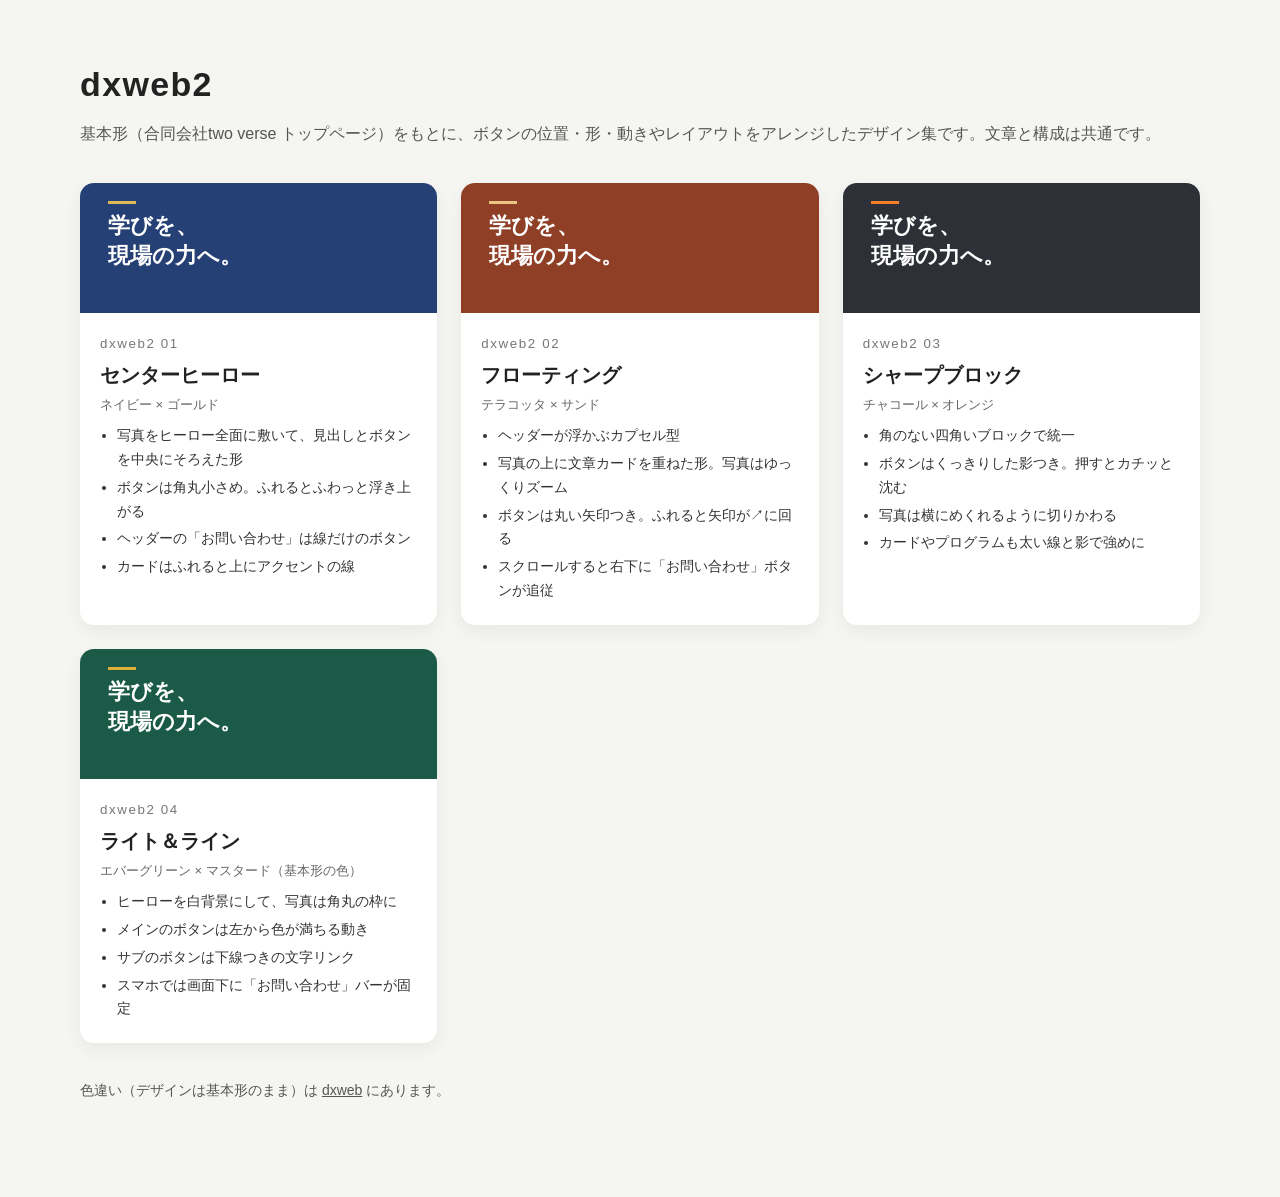
==== index.html @ 8670de91 "dxweb2: 一覧ページを追加" ====
<!DOCTYPE html>
<html lang="ja"><head><meta charset="UTF-8"><meta name="viewport" content="width=device-width, initial-scale=1">
<title>dxweb2｜デザインアレンジ一覧</title><meta name="robots" content="noindex, nofollow">
<style>
body{margin:0;background:#f5f5f2;color:#222;font-family:"Noto Sans JP","Hiragino Sans","Yu Gothic Medium",Meiryo,sans-serif;line-height:1.7}
main{max-width:1120px;margin:0 auto;padding:56px 24px 80px}
h1{font-size:34px;margin:0;letter-spacing:.04em} .lead{color:#555;margin:6px 0 36px}
.grid{display:grid;grid-template-columns:repeat(auto-fill,minmax(300px,1fr));gap:24px}
.v{display:block;background:#fff;border-radius:14px;overflow:hidden;color:inherit;text-decoration:none;box-shadow:0 6px 18px rgba(0,0,0,.06);transition:transform .25s,box-shadow .25s}
.v:hover{transform:translateY(-4px);box-shadow:0 16px 36px rgba(0,0,0,.1)} .v:focus-visible{outline:3px solid #333;outline-offset:3px}
.pv{height:130px;position:relative;padding:28px;color:#fff;box-sizing:border-box} .pv b{font-size:22px;line-height:1.35;position:relative}
.pv span{position:absolute;left:28px;top:18px;width:28px;height:3px}
.meta{padding:16px 20px 22px} .meta small{color:#777;letter-spacing:.12em} .meta h2{font-size:20px;margin:2px 0} .meta .c{margin:0 0 8px;color:#666;font-size:13px}
.meta ul{margin:0;padding-left:1.2em;font-size:14px;color:#333} .meta li+li{margin-top:4px}
.note{margin-top:36px;font-size:14px;color:#555} .note a{color:inherit}
</style></head><body><main>
<h1>dxweb2</h1><p class="lead">基本形（合同会社two verse トップページ）をもとに、ボタンの位置・形・動きやレイアウトをアレンジしたデザイン集です。文章と構成は共通です。</p>
<div class="grid">
  <a class="v" href="01-center/">
    <div class="pv" style="background:#254074"><span style="background:#dfb956"></span><b>学びを、<br>現場の力へ。</b></div>
    <div class="meta"><small>dxweb2 01</small><h2>センターヒーロー</h2><p class="c">ネイビー × ゴールド</p>
      <ul><li>写真をヒーロー全面に敷いて、見出しとボタンを中央にそろえた形</li><li>ボタンは角丸小さめ。ふれるとふわっと浮き上がる</li><li>ヘッダーの「お問い合わせ」は線だけのボタン</li><li>カードはふれると上にアクセントの線</li></ul></div>
  </a>
  <a class="v" href="02-floating/">
    <div class="pv" style="background:#8f3f26"><span style="background:#eac582"></span><b>学びを、<br>現場の力へ。</b></div>
    <div class="meta"><small>dxweb2 02</small><h2>フローティング</h2><p class="c">テラコッタ × サンド</p>
      <ul><li>ヘッダーが浮かぶカプセル型</li><li>写真の上に文章カードを重ねた形。写真はゆっくりズーム</li><li>ボタンは丸い矢印つき。ふれると矢印が↗に回る</li><li>スクロールすると右下に「お問い合わせ」ボタンが追従</li></ul></div>
  </a>
  <a class="v" href="03-sharp/">
    <div class="pv" style="background:#2d3137"><span style="background:#f87e28"></span><b>学びを、<br>現場の力へ。</b></div>
    <div class="meta"><small>dxweb2 03</small><h2>シャープブロック</h2><p class="c">チャコール × オレンジ</p>
      <ul><li>角のない四角いブロックで統一</li><li>ボタンはくっきりした影つき。押すとカチッと沈む</li><li>写真は横にめくれるように切りかわる</li><li>カードやプログラムも太い線と影で強めに</li></ul></div>
  </a>
  <a class="v" href="04-light-line/">
    <div class="pv" style="background:#1b5a47"><span style="background:#e0ae3a"></span><b>学びを、<br>現場の力へ。</b></div>
    <div class="meta"><small>dxweb2 04</small><h2>ライト＆ライン</h2><p class="c">エバーグリーン × マスタード（基本形の色）</p>
      <ul><li>ヒーローを白背景にして、写真は角丸の枠に</li><li>メインのボタンは左から色が満ちる動き</li><li>サブのボタンは下線つきの文字リンク</li><li>スマホでは画面下に「お問い合わせ」バーが固定</li></ul></div>
  </a>
</div>
<p class="note">色違い（デザインは基本形のまま）は <a href="https://github.com/hhoshizora-usagi/dxweb">dxweb</a> にあります。</p>
</main></body></html>
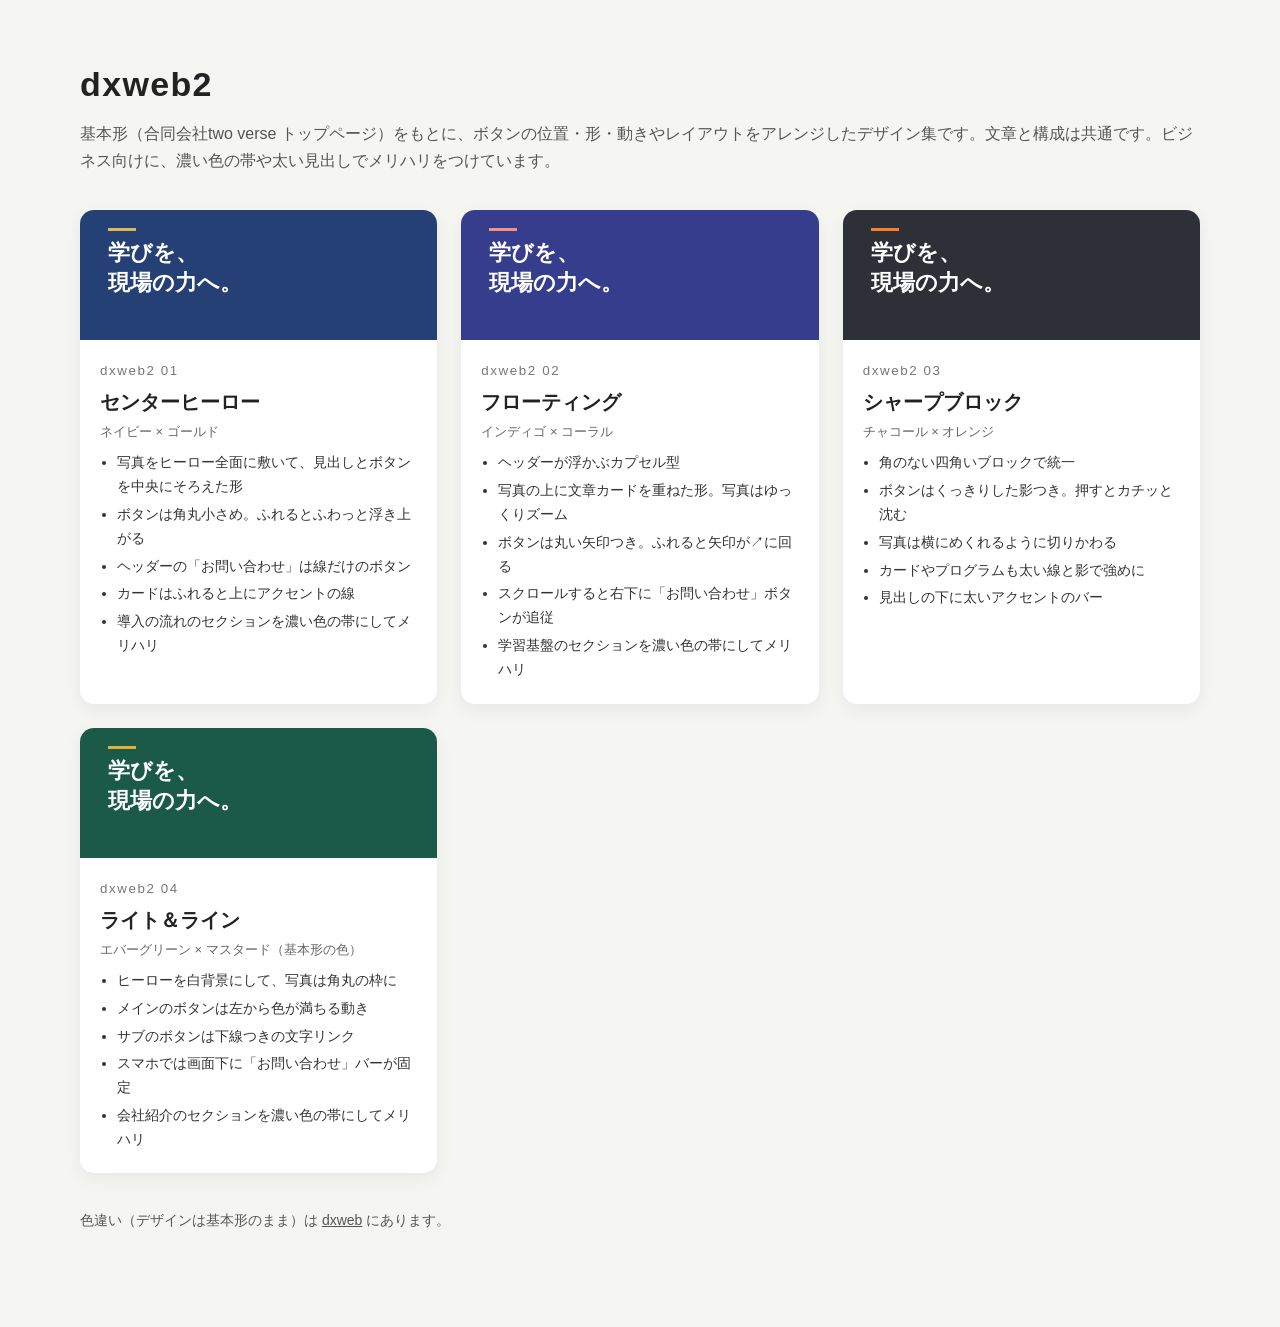
==== commit 89a59f0c: "dxweb2: README・一覧ページを更新（メリハリ・02の配色）" ====
--- a/index.html
+++ b/index.html
@@ -14,27 +14,27 @@
 .meta ul{margin:0;padding-left:1.2em;font-size:14px;color:#333} .meta li+li{margin-top:4px}
 .note{margin-top:36px;font-size:14px;color:#555} .note a{color:inherit}
 </style></head><body><main>
-<h1>dxweb2</h1><p class="lead">基本形（合同会社two verse トップページ）をもとに、ボタンの位置・形・動きやレイアウトをアレンジしたデザイン集です。文章と構成は共通です。</p>
+<h1>dxweb2</h1><p class="lead">基本形（合同会社two verse トップページ）をもとに、ボタンの位置・形・動きやレイアウトをアレンジしたデザイン集です。文章と構成は共通です。ビジネス向けに、濃い色の帯や太い見出しでメリハリをつけています。</p>
 <div class="grid">
   <a class="v" href="01-center/">
     <div class="pv" style="background:#254074"><span style="background:#dfb956"></span><b>学びを、<br>現場の力へ。</b></div>
     <div class="meta"><small>dxweb2 01</small><h2>センターヒーロー</h2><p class="c">ネイビー × ゴールド</p>
-      <ul><li>写真をヒーロー全面に敷いて、見出しとボタンを中央にそろえた形</li><li>ボタンは角丸小さめ。ふれるとふわっと浮き上がる</li><li>ヘッダーの「お問い合わせ」は線だけのボタン</li><li>カードはふれると上にアクセントの線</li></ul></div>
+      <ul><li>写真をヒーロー全面に敷いて、見出しとボタンを中央にそろえた形</li><li>ボタンは角丸小さめ。ふれるとふわっと浮き上がる</li><li>ヘッダーの「お問い合わせ」は線だけのボタン</li><li>カードはふれると上にアクセントの線</li><li>導入の流れのセクションを濃い色の帯にしてメリハリ</li></ul></div>
   </a>
   <a class="v" href="02-floating/">
-    <div class="pv" style="background:#8f3f26"><span style="background:#eac582"></span><b>学びを、<br>現場の力へ。</b></div>
-    <div class="meta"><small>dxweb2 02</small><h2>フローティング</h2><p class="c">テラコッタ × サンド</p>
-      <ul><li>ヘッダーが浮かぶカプセル型</li><li>写真の上に文章カードを重ねた形。写真はゆっくりズーム</li><li>ボタンは丸い矢印つき。ふれると矢印が↗に回る</li><li>スクロールすると右下に「お問い合わせ」ボタンが追従</li></ul></div>
+    <div class="pv" style="background:#363d8c"><span style="background:#f8907f"></span><b>学びを、<br>現場の力へ。</b></div>
+    <div class="meta"><small>dxweb2 02</small><h2>フローティング</h2><p class="c">インディゴ × コーラル</p>
+      <ul><li>ヘッダーが浮かぶカプセル型</li><li>写真の上に文章カードを重ねた形。写真はゆっくりズーム</li><li>ボタンは丸い矢印つき。ふれると矢印が↗に回る</li><li>スクロールすると右下に「お問い合わせ」ボタンが追従</li><li>学習基盤のセクションを濃い色の帯にしてメリハリ</li></ul></div>
   </a>
   <a class="v" href="03-sharp/">
     <div class="pv" style="background:#2d3137"><span style="background:#f87e28"></span><b>学びを、<br>現場の力へ。</b></div>
     <div class="meta"><small>dxweb2 03</small><h2>シャープブロック</h2><p class="c">チャコール × オレンジ</p>
-      <ul><li>角のない四角いブロックで統一</li><li>ボタンはくっきりした影つき。押すとカチッと沈む</li><li>写真は横にめくれるように切りかわる</li><li>カードやプログラムも太い線と影で強めに</li></ul></div>
+      <ul><li>角のない四角いブロックで統一</li><li>ボタンはくっきりした影つき。押すとカチッと沈む</li><li>写真は横にめくれるように切りかわる</li><li>カードやプログラムも太い線と影で強めに</li><li>見出しの下に太いアクセントのバー</li></ul></div>
   </a>
   <a class="v" href="04-light-line/">
     <div class="pv" style="background:#1b5a47"><span style="background:#e0ae3a"></span><b>学びを、<br>現場の力へ。</b></div>
     <div class="meta"><small>dxweb2 04</small><h2>ライト＆ライン</h2><p class="c">エバーグリーン × マスタード（基本形の色）</p>
-      <ul><li>ヒーローを白背景にして、写真は角丸の枠に</li><li>メインのボタンは左から色が満ちる動き</li><li>サブのボタンは下線つきの文字リンク</li><li>スマホでは画面下に「お問い合わせ」バーが固定</li></ul></div>
+      <ul><li>ヒーローを白背景にして、写真は角丸の枠に</li><li>メインのボタンは左から色が満ちる動き</li><li>サブのボタンは下線つきの文字リンク</li><li>スマホでは画面下に「お問い合わせ」バーが固定</li><li>会社紹介のセクションを濃い色の帯にしてメリハリ</li></ul></div>
   </a>
 </div>
 <p class="note">色違い（デザインは基本形のまま）は <a href="https://github.com/hhoshizora-usagi/dxweb">dxweb</a> にあります。</p>
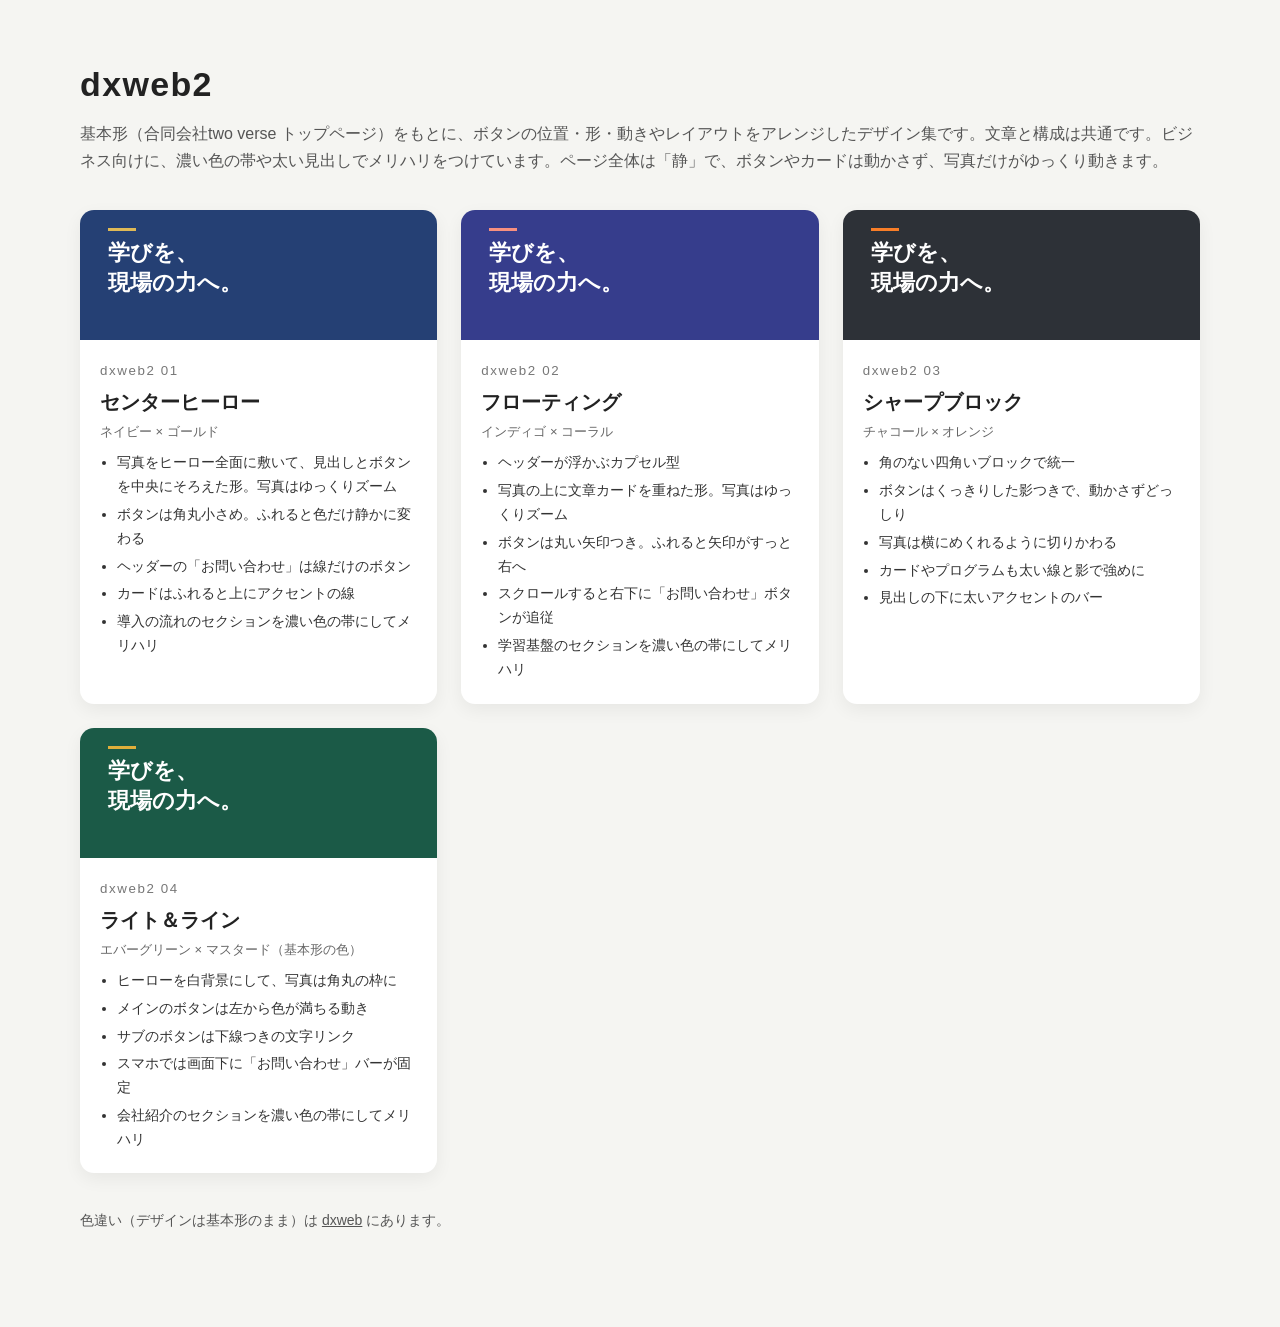
==== commit 4dd44470: "dxweb2: README・一覧ページに「静と動」を追記" ====
--- a/index.html
+++ b/index.html
@@ -14,22 +14,22 @@
 .meta ul{margin:0;padding-left:1.2em;font-size:14px;color:#333} .meta li+li{margin-top:4px}
 .note{margin-top:36px;font-size:14px;color:#555} .note a{color:inherit}
 </style></head><body><main>
-<h1>dxweb2</h1><p class="lead">基本形（合同会社two verse トップページ）をもとに、ボタンの位置・形・動きやレイアウトをアレンジしたデザイン集です。文章と構成は共通です。ビジネス向けに、濃い色の帯や太い見出しでメリハリをつけています。</p>
+<h1>dxweb2</h1><p class="lead">基本形（合同会社two verse トップページ）をもとに、ボタンの位置・形・動きやレイアウトをアレンジしたデザイン集です。文章と構成は共通です。ビジネス向けに、濃い色の帯や太い見出しでメリハリをつけています。ページ全体は「静」で、ボタンやカードは動かさず、写真だけがゆっくり動きます。</p>
 <div class="grid">
   <a class="v" href="01-center/">
     <div class="pv" style="background:#254074"><span style="background:#dfb956"></span><b>学びを、<br>現場の力へ。</b></div>
     <div class="meta"><small>dxweb2 01</small><h2>センターヒーロー</h2><p class="c">ネイビー × ゴールド</p>
-      <ul><li>写真をヒーロー全面に敷いて、見出しとボタンを中央にそろえた形</li><li>ボタンは角丸小さめ。ふれるとふわっと浮き上がる</li><li>ヘッダーの「お問い合わせ」は線だけのボタン</li><li>カードはふれると上にアクセントの線</li><li>導入の流れのセクションを濃い色の帯にしてメリハリ</li></ul></div>
+      <ul><li>写真をヒーロー全面に敷いて、見出しとボタンを中央にそろえた形。写真はゆっくりズーム</li><li>ボタンは角丸小さめ。ふれると色だけ静かに変わる</li><li>ヘッダーの「お問い合わせ」は線だけのボタン</li><li>カードはふれると上にアクセントの線</li><li>導入の流れのセクションを濃い色の帯にしてメリハリ</li></ul></div>
   </a>
   <a class="v" href="02-floating/">
     <div class="pv" style="background:#363d8c"><span style="background:#f8907f"></span><b>学びを、<br>現場の力へ。</b></div>
     <div class="meta"><small>dxweb2 02</small><h2>フローティング</h2><p class="c">インディゴ × コーラル</p>
-      <ul><li>ヘッダーが浮かぶカプセル型</li><li>写真の上に文章カードを重ねた形。写真はゆっくりズーム</li><li>ボタンは丸い矢印つき。ふれると矢印が↗に回る</li><li>スクロールすると右下に「お問い合わせ」ボタンが追従</li><li>学習基盤のセクションを濃い色の帯にしてメリハリ</li></ul></div>
+      <ul><li>ヘッダーが浮かぶカプセル型</li><li>写真の上に文章カードを重ねた形。写真はゆっくりズーム</li><li>ボタンは丸い矢印つき。ふれると矢印がすっと右へ</li><li>スクロールすると右下に「お問い合わせ」ボタンが追従</li><li>学習基盤のセクションを濃い色の帯にしてメリハリ</li></ul></div>
   </a>
   <a class="v" href="03-sharp/">
     <div class="pv" style="background:#2d3137"><span style="background:#f87e28"></span><b>学びを、<br>現場の力へ。</b></div>
     <div class="meta"><small>dxweb2 03</small><h2>シャープブロック</h2><p class="c">チャコール × オレンジ</p>
-      <ul><li>角のない四角いブロックで統一</li><li>ボタンはくっきりした影つき。押すとカチッと沈む</li><li>写真は横にめくれるように切りかわる</li><li>カードやプログラムも太い線と影で強めに</li><li>見出しの下に太いアクセントのバー</li></ul></div>
+      <ul><li>角のない四角いブロックで統一</li><li>ボタンはくっきりした影つきで、動かさずどっしり</li><li>写真は横にめくれるように切りかわる</li><li>カードやプログラムも太い線と影で強めに</li><li>見出しの下に太いアクセントのバー</li></ul></div>
   </a>
   <a class="v" href="04-light-line/">
     <div class="pv" style="background:#1b5a47"><span style="background:#e0ae3a"></span><b>学びを、<br>現場の力へ。</b></div>
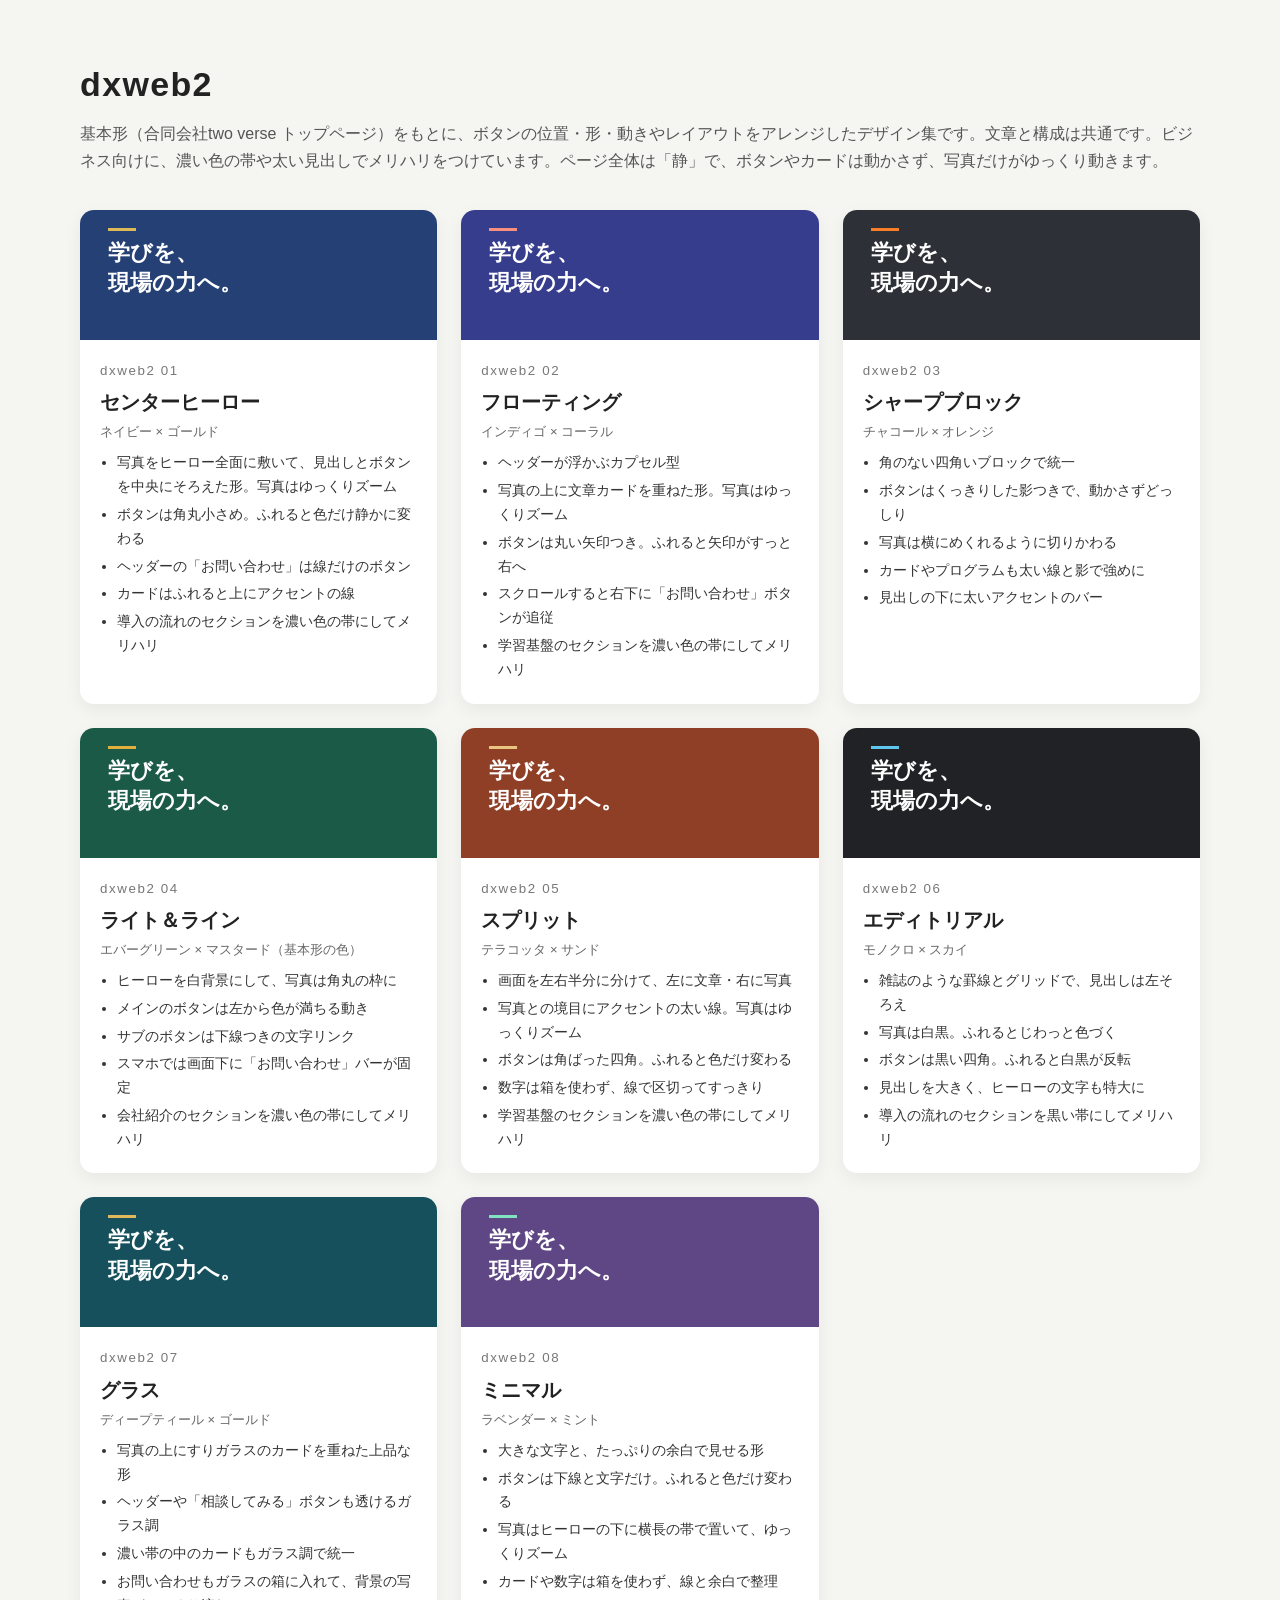
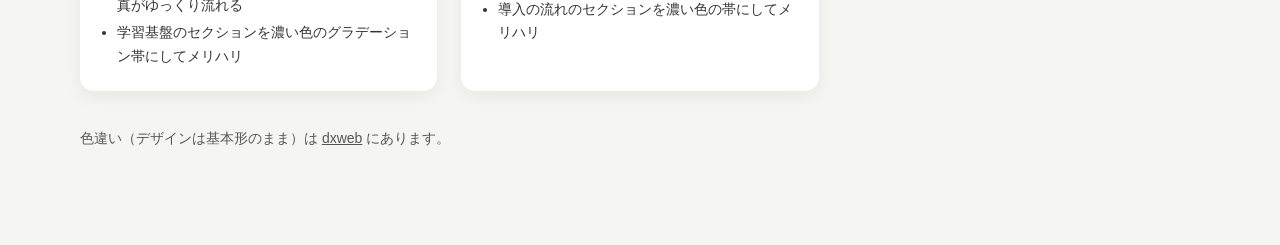
==== commit ebfd4d1e: "dxweb2: 一覧ページに05〜08を追加" ====
--- a/index.html
+++ b/index.html
@@ -36,6 +36,26 @@
     <div class="meta"><small>dxweb2 04</small><h2>ライト＆ライン</h2><p class="c">エバーグリーン × マスタード（基本形の色）</p>
       <ul><li>ヒーローを白背景にして、写真は角丸の枠に</li><li>メインのボタンは左から色が満ちる動き</li><li>サブのボタンは下線つきの文字リンク</li><li>スマホでは画面下に「お問い合わせ」バーが固定</li><li>会社紹介のセクションを濃い色の帯にしてメリハリ</li></ul></div>
   </a>
+  <a class="v" href="05-split/">
+    <div class="pv" style="background:#8f3f26"><span style="background:#eac582"></span><b>学びを、<br>現場の力へ。</b></div>
+    <div class="meta"><small>dxweb2 05</small><h2>スプリット</h2><p class="c">テラコッタ × サンド</p>
+      <ul><li>画面を左右半分に分けて、左に文章・右に写真</li><li>写真との境目にアクセントの太い線。写真はゆっくりズーム</li><li>ボタンは角ばった四角。ふれると色だけ変わる</li><li>数字は箱を使わず、線で区切ってすっきり</li><li>学習基盤のセクションを濃い色の帯にしてメリハリ</li></ul></div>
+  </a>
+  <a class="v" href="06-editorial/">
+    <div class="pv" style="background:#202225"><span style="background:#5ec6ec"></span><b>学びを、<br>現場の力へ。</b></div>
+    <div class="meta"><small>dxweb2 06</small><h2>エディトリアル</h2><p class="c">モノクロ × スカイ</p>
+      <ul><li>雑誌のような罫線とグリッドで、見出しは左そろえ</li><li>写真は白黒。ふれるとじわっと色づく</li><li>ボタンは黒い四角。ふれると白黒が反転</li><li>見出しを大きく、ヒーローの文字も特大に</li><li>導入の流れのセクションを黒い帯にしてメリハリ</li></ul></div>
+  </a>
+  <a class="v" href="07-glass/">
+    <div class="pv" style="background:#15505c"><span style="background:#e1b75c"></span><b>学びを、<br>現場の力へ。</b></div>
+    <div class="meta"><small>dxweb2 07</small><h2>グラス</h2><p class="c">ディープティール × ゴールド</p>
+      <ul><li>写真の上にすりガラスのカードを重ねた上品な形</li><li>ヘッダーや「相談してみる」ボタンも透けるガラス調</li><li>濃い帯の中のカードもガラス調で統一</li><li>お問い合わせもガラスの箱に入れて、背景の写真がゆっくり流れる</li><li>学習基盤のセクションを濃い色のグラデーション帯にしてメリハリ</li></ul></div>
+  </a>
+  <a class="v" href="08-minimal/">
+    <div class="pv" style="background:#5e4784"><span style="background:#7fe1c0"></span><b>学びを、<br>現場の力へ。</b></div>
+    <div class="meta"><small>dxweb2 08</small><h2>ミニマル</h2><p class="c">ラベンダー × ミント</p>
+      <ul><li>大きな文字と、たっぷりの余白で見せる形</li><li>ボタンは下線と文字だけ。ふれると色だけ変わる</li><li>写真はヒーローの下に横長の帯で置いて、ゆっくりズーム</li><li>カードや数字は箱を使わず、線と余白で整理</li><li>導入の流れのセクションを濃い色の帯にしてメリハリ</li></ul></div>
+  </a>
 </div>
 <p class="note">色違い（デザインは基本形のまま）は <a href="https://github.com/hhoshizora-usagi/dxweb">dxweb</a> にあります。</p>
 </main></body></html>
